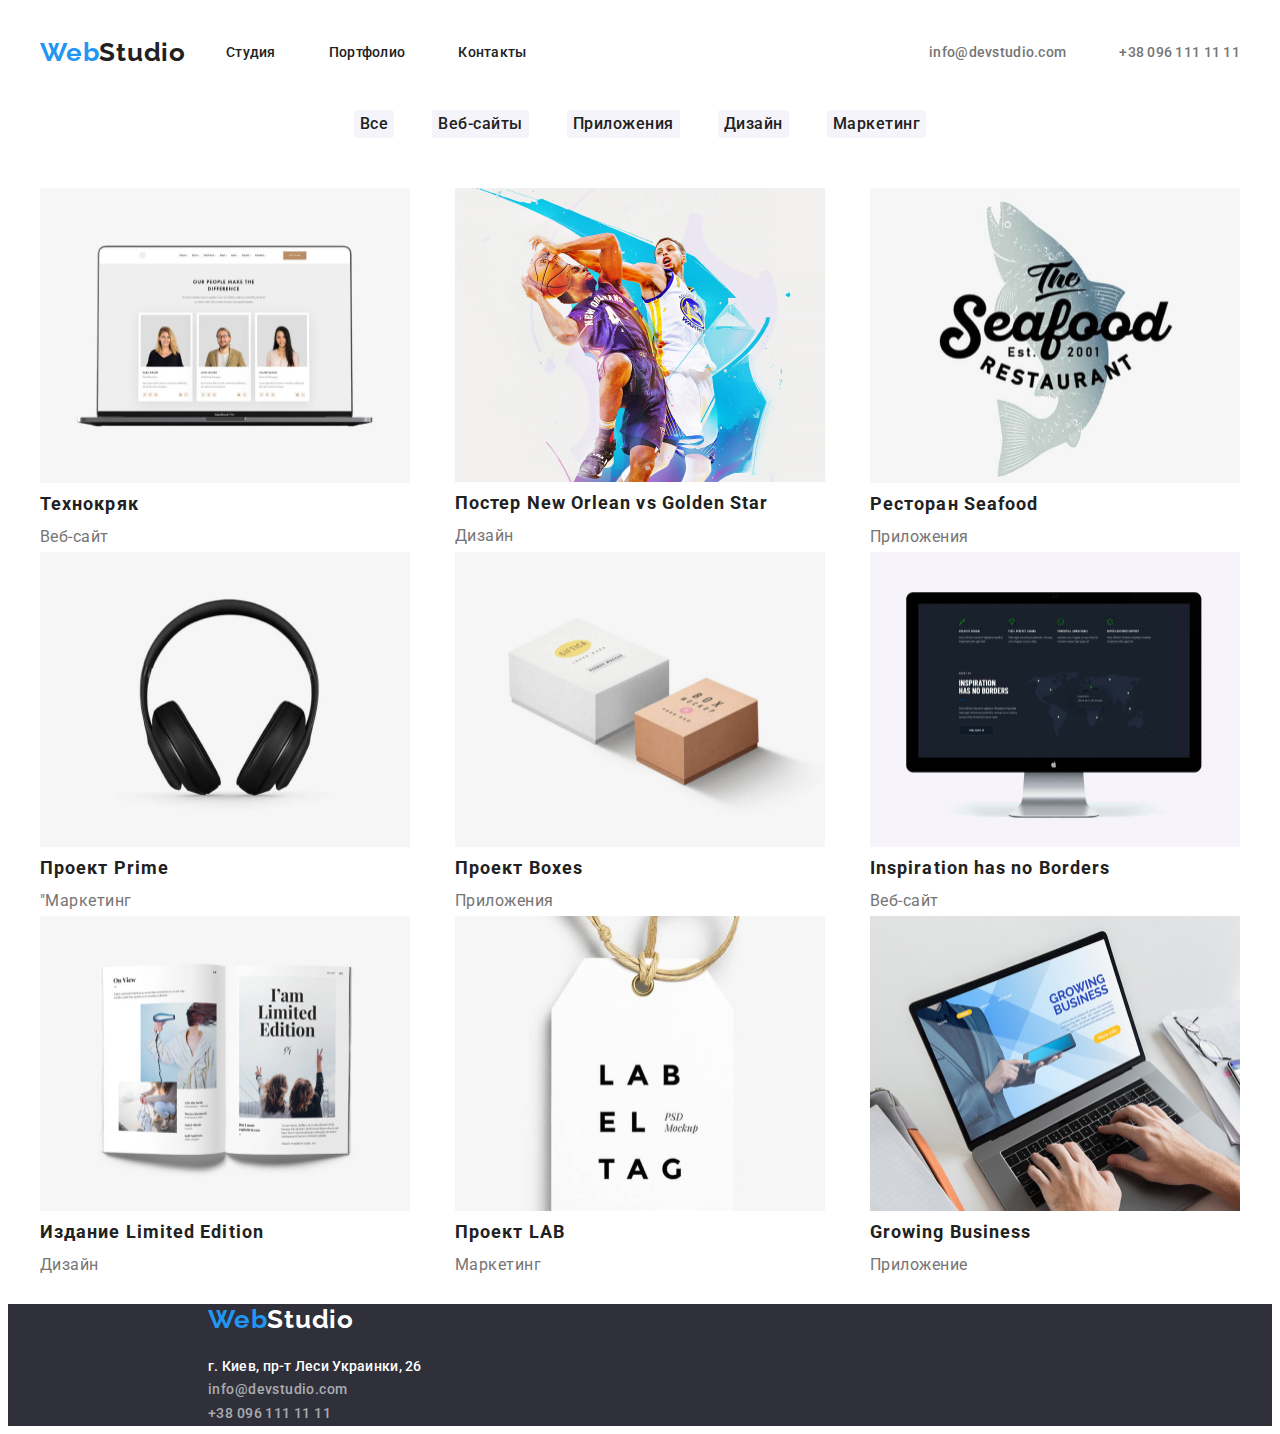
==== portfolio.html @ 8845408b "Initial commit" ====
<!DOCTYPE html>
<html lang="en">
<head>
    <meta charset="UTF-8">
    <meta http-equiv="X-UA-Compatible" content="IE=edge">
    <meta name="viewport" content="width=device-width, initial-scale=1.0">
    <title>Портфолио</title>
    <link rel="stylesheet" href="./css/styles.css">
    <link rel="preconnect" href="https://fonts.googleapis.com">
<link rel="preconnect" href="https://fonts.gstatic.com" crossorigin>
<link href="https://fonts.googleapis.com/css2?family=Raleway:wght@700&family=Roboto:wght@400;500;700;900&display=swap" rel="stylesheet">

</head>
<body>
    <header class="headr-">
        <div class="container">
            <nav class="conteiner-item">
                <a class="headr-logo" href=""><span>Web</span>Studio</a>
                <ul class="list-nav">
                    <li  class="item"><a href="./index.html" class="navigations-list">Студия</a></li>
                    <li class="item"><a href="#" class="navigations-list">Портфолио</a></li>
                    <li class="item"><a href="#" class="navigations-list">Контакты</a></li>
                </ul>
            </nav>
            <ul class="contact-header">
                <li class="item"><a href="mailto:info@devstudio.com" class="contact-link-headr">info@devstudio.com</a></li>
                <li class="item" ><a href="tel:+380961111111" class="contact-link-headr">+38 096 111 11 11</a></li>
            </ul>
    </header>
    <main>
        <section class="struducture">
            <ul class="button-cont">
                <li class="button-control"><button type="button" class="button-control">Все</button></li>
                <li class="button-control"><button type="button" class="button-control">Веб-сайты</button></li>
                <li class="button-control"><button type="button" class="button-control">Приложения</button></li>
                <li class="button-control"><button type="button" class="button-control">Дизайн</button></li>
                <li class="button-control"><button type="button" class="button-control">Маркетинг</button></li>
            </ul>
            <h1></h1>
            <ul class="meta">
                <li class="meta-photo">
                    <div class="photo-list">
                    <img src="./images/im9.jpg"  width="370" height="295" alt="фото Технокряк">
                </div>
                    <h2 class="meta-if">Технокряк</h2>
                    <p class="text">Веб-сайт</p>
                </li>
                <li class="meta-photo">
                    <div class="photo-list">
                    <img src="./images/im10.jpg" width="370" alt="фото Постер New Orlean vs Golden Star">
                </div>
                    <h2 class="meta-if">Постер New Orlean vs Golden Star</h2>
                    <p class="text">Дизайн</p>
                </li>
                <li class="meta-photo">
                    <div class="photo-list">
                    <img src="./images/im11.jpg" width="370" height="295" alt="фото Ресторан Seafood">
                </div>
                    <h2 class="meta-if">Ресторан Seafood</h2>
                    <p class="text">Приложения</p>
                </li>
                <li class="meta-photo">
                    <div class="photo-list">
                    <img src="./images/im12.jpg" width="370" height="295" alt="фото Проект Prime">
                </div>
                    <h2 class="meta-if">Проект Prime</h2>
                    <p class="text">"Маркетинг</p>
                </li>
                <li class="meta-photo">
                    <div class="photo-list">
                    <img src="./images/im13.jpg" width="370" height="295" alt="фото Проект Boxes">
                </div>
                    <h2 class="meta-if">Проект Boxes</h2>
                    <p class="text">Приложения</p>
                </li>
                <li class="meta-photo">
                    <div class="photo-list">
                    <img src="./images/im14.jpg" width="370" height="295" alt="фото сайта Inspiration has no Borders">
                </div>
                    <h2 class="meta-if">Inspiration has no Borders</h2>
                    <p class="text">Веб-сайт</p>
                </li>
                <li class="meta-photo">
                    <div class="photo-list">
                    <img src="./images/im15.jpg" width="370" height="295" alt="фото Издание Limited Edition">
                </div>
                    <h2 class="meta-if">Издание Limited Edition</h2>
                    <p class="text">Дизайн</p>
                </li>
                <li class="meta-photo">
                    <div class="photo-list">
                    <img src="./images/im16.jpg" width="370" height="295" alt="фото Проект LAB">
                </div>
                    <h2 class="meta-if">Проект LAB</h2>
                    <p class="text">Маркетинг</p>
                </li>
                <li class="meta-photo">
                    <div class="photo-list">
                    <img src="./images/im17.jpg" width="370" height="295" alt="фото картинки Growing Business">
                    </div>
                    <h2 class="meta-if">Growing Business</h2>
                    <p class="text">Приложение</p>
                </li>
            </ul>
        </section>
    </main>
    </div>
    <footer class="infomations">
        <section class="footer-informations">
            <div class="logo-footer2">
                <a class="logo-footer" href=""><span>Web</span>Studio</a>
            </div>
            <div class="logo-footer2">
                <address class="add">г. Киев, пр-т Леси Украинки, 26</address>
            </div>
            <ul class="contact">
                <div class="logo-footer3">
                <li><a href="mailto:info@devstudio.com" class="contact-link">info@devstudio.com</a></li>
                </div>
                <div class="logo-footer4">
                <li><a href="tel:+380961111111" class="contact-link">+38 096 111 11 11</a></li>
                </div>
            </ul>
        </section>
    </footer>
    </body>
    </html>
---- css/styles.css ----
:root {
  --akcent-color: #2196f3;
  --second-color: #757575;
  --background: #f5f4fa;
  --white-color: #ffffff;
  --color-text: #212121;
}
body{
    font-family: 'Roboto', sans-serif;
    background-color: var(--white-color);
    color: #212121;
    font-style: normal;
    font-weight: normal;
    font-size: 16px;
    line-height: 1;
    font-weight: 400;

  }
h1,
h2,
h3,
h4,
h5,
h6,
p,
ul{
    margin: 0;
}
.headr-logo{
  font-family: 'Raleway';
  font-style: normal;
  font-weight: bold;
  font-size: 26px;
  line-height: 1.19;
  letter-spacing: 0.03em;
  color: var(--color-text);
  text-decoration: none;
  display: flex;
}
.headr-logo:focus, .headr-logo:hover{
  text-decoration: underline var(--akcent-color);
}
.navigations-list{
  font-size: 14px;
  font-weight: 500;
  line-height: 1.1;
  letter-spacing: 0.02em;
  color: var(--color-text);
  text-decoration: none;

}
.contact-link{
  font-style: normal;
  font-weight: 500;
  text-decoration: none;
  font-size: 14px;
  line-height: 1.7;
  letter-spacing: 0.03em;
  color: rgba(255, 255, 255, 0.6);
}
.button-main:focus,
.button-main:hover,
.button-main{
  color: var(--white-color);
  background: var(--akcent-color);
  font-weight: 700;
  font-size: 16px;
  line-height: 1.8;
  letter-spacing: 0.06em;
  box-shadow: 0px 4px 4px rgba(0, 0, 0, 0.15);
  border-radius: 4px;
  cursor: pointer;
}
.button-control:focus,
.button-control:hover{
color: var(--akcent-color);
cursor: pointer;
}
h2{
font-size: 18px;
line-height: 0.44;
letter-spacing: 0.06em;
}
.texts{
font-size: 14px;
line-height: 2;
letter-spacing: 0.03em;
color: var(--second-color)

}
.text{
line-height: 1.9;
letter-spacing: 0.03em;
color: var(--second-color)
}
.list-photo{
font-size: 16px;
line-height: 1.9;
letter-spacing: 0.03em;
color: var(--second-color)
}
.list-name{
  font-weight: 500;
  font-size: 16px;
  line-height: 1.9;
  letter-spacing: 0.03em;
}
.navigations-list:hover, .contact-link:hover, .navigations-list:focus, .contact-link:focus, .contact-link-headr:focus, .contact-link-headr:hover{
color: var(--akcent-color)
}
li{
  list-style-type:none;
}
.add{
  font-family: 'Roboto';
  font-style: normal;
  font-weight: 500;
  font-size: 14px;
  line-height: 1.7;
  letter-spacing: 0.02em;
color: var(--white-color);
margin-top: 20px;
text-decoration: none;
}
footer{
  background-color: #2F303A;
}
.button-control{
  font-family: 'Roboto';
  font-weight: 500;
  font-size: 16px;
  line-height: 1.6;
  text-align: center;
  letter-spacing: 0.03em;
  color: var(--color-text);
  background-color: var(--background);
  border: none;
  border-radius: 4px;
  cursor: pointer;
}
.work{
font-size: 14px;
font-weight: 700;
font-weight: bold;
font-size: 14px;
line-height: 1.4;
letter-spacing: 0.03em;
text-transform: uppercase;
  
}
.logo-footer{
  font-family: 'Raleway';
  font-style: normal;
  font-weight: bold;
  font-size: 26px;
  line-height: 1.19;
  letter-spacing: 0.03em;
  color:var(--white-color);
  text-decoration: none;
}
.logo-footer span, .headr-logo span{
  color: var(--akcent-color)
}
.list-team{
background-color: var(--background);
font-size: 16px;
font-weight: 500;
line-height: 1.2;
letter-spacing: 0.03em;
}
.color-hero{
  background-color: var(--white-color)
}
.headr-logo, .logo-list{
  cursor: pointer;
}
.work-m{
  font-weight: bold;
  font-size: 36px;
  line-height: 1.16;
  letter-spacing: 0.03em;
  color: var(--color-text)
}
.hero-style{
  font-weight: 900;
  font-size: 44px;
  line-height: 1.36;
  text-align: center;
  letter-spacing: 0.06em;
  text-transform: uppercase;
  color: var(--white-color);
}
.hero{
  background-color: #2F303A;
}
.contact-link-headr{
font-family:'Roboto';
font-style: normal;
font-weight: 500;
font-size: 14px;
line-height: 1.4;
letter-spacing: 0.02em;
color: var(--second-color);
text-decoration: none;
}
.meta-if{
font-weight: bold;
font-size: 18px;
line-height: 2;
letter-spacing: 0.06em;
color: var(--color-text);
}
.container{
  display: flex;
  width: 1200px;
  margin-left: auto;
  margin-right: auto;
  align-items: center;
  margin-top: 37px;
  margin-bottom: 37px;
}
.contact-header{
  display: flex;
  margin-left: auto;
  align-items: center;
  justify-content: space-between;
  padding: 0;
}
.conteiner-item{
  display: flex;
  align-items: center;
}
.list-nav{
display: flex;
align-items: center
}
.contact-header .item:not(:last-child){
  margin-right: 53px;
}
.list-nav .item:not(:last-child){
  margin-right: 53px;
}
.hero{
  display: flex;
  width: 1600px;
  height: 600px;
  margin-left: auto;
  margin-right: auto;
  margin-bottom: 67px;
flex-direction: column;
align-items: center;
justify-content: center;
  
}
.hero-style{
  display: block;
  width: 696px;
}
.button-main{
  display: flex;
  width: 200px;
  height: 50px;
  align-items: center;
  justify-content: center;
  align-items: center;
  margin-top: 45px;
}
.card-set{
  display: flex;
  width: 1170px;
  margin-left: auto;
  margin-right: auto;
  margin-bottom: 82px;
  padding: 0;
  justify-content: space-between;
}
.container-main{
  width: 1200px;
  margin-left: auto;
  margin-right: auto;
  margin-bottom: 94px;
  text-align: center;
}
  .name-main{
    display: flex;
    margin-bottom: 30px;
    text-align: center;
    justify-content: space-around;
}
.work-img{
  display: flex;
  justify-content: space-between;
}
.main-work{
  padding: 0;
}

.list-team{
  width: 1200px;
  margin-left: auto;
  margin-right: auto;
  align-items: flex-start;
}
.list-m{
  padding: 0;
}
  
.list{
  display: flex;
  flex-basis: calc(100%/ 4);
  flex-wrap: wrap;
  padding: 0;
  list-style: none;
  justify-content: space-between;
  text-align: left;}
  
.footer-informations{
  width: 1600px;
  margin-left: auto; 
  margin-right: auto; 
  text-align: left;
}
.logo-footer2, .logo-footer3, .logo-footer4{
  display: flex;
  width: 1200px;
  margin-left: auto; 
  margin-right: auto;
  padding: 0;
}
.contact{
  padding: 0;
}

.struducture{
  max-width: 1200px;
  padding: 5px;
  margin-left: auto;
  margin-right: auto;
  margin-bottom: 18px;
}
.button-cont{
  width: 611px;
  text-align: center;
  margin-left: auto;
  margin-right: auto;
  padding: 0;
}
.button-cont{
width: 611px;
display: flex;
text-align: center;
margin-left: auto;
margin-right: auto;
margin-bottom: 50px;
}
.button-control{
  display: block;
  margin-left: auto;
  margin-right: auto;
}
.meta{
  display: flex;
  flex-basis: calc(100%/ 9);
  flex-wrap: wrap;
  padding: 0;
  list-style: none;
  justify-content: space-between;
  text-align: left;
  align-items: flex-start;
}
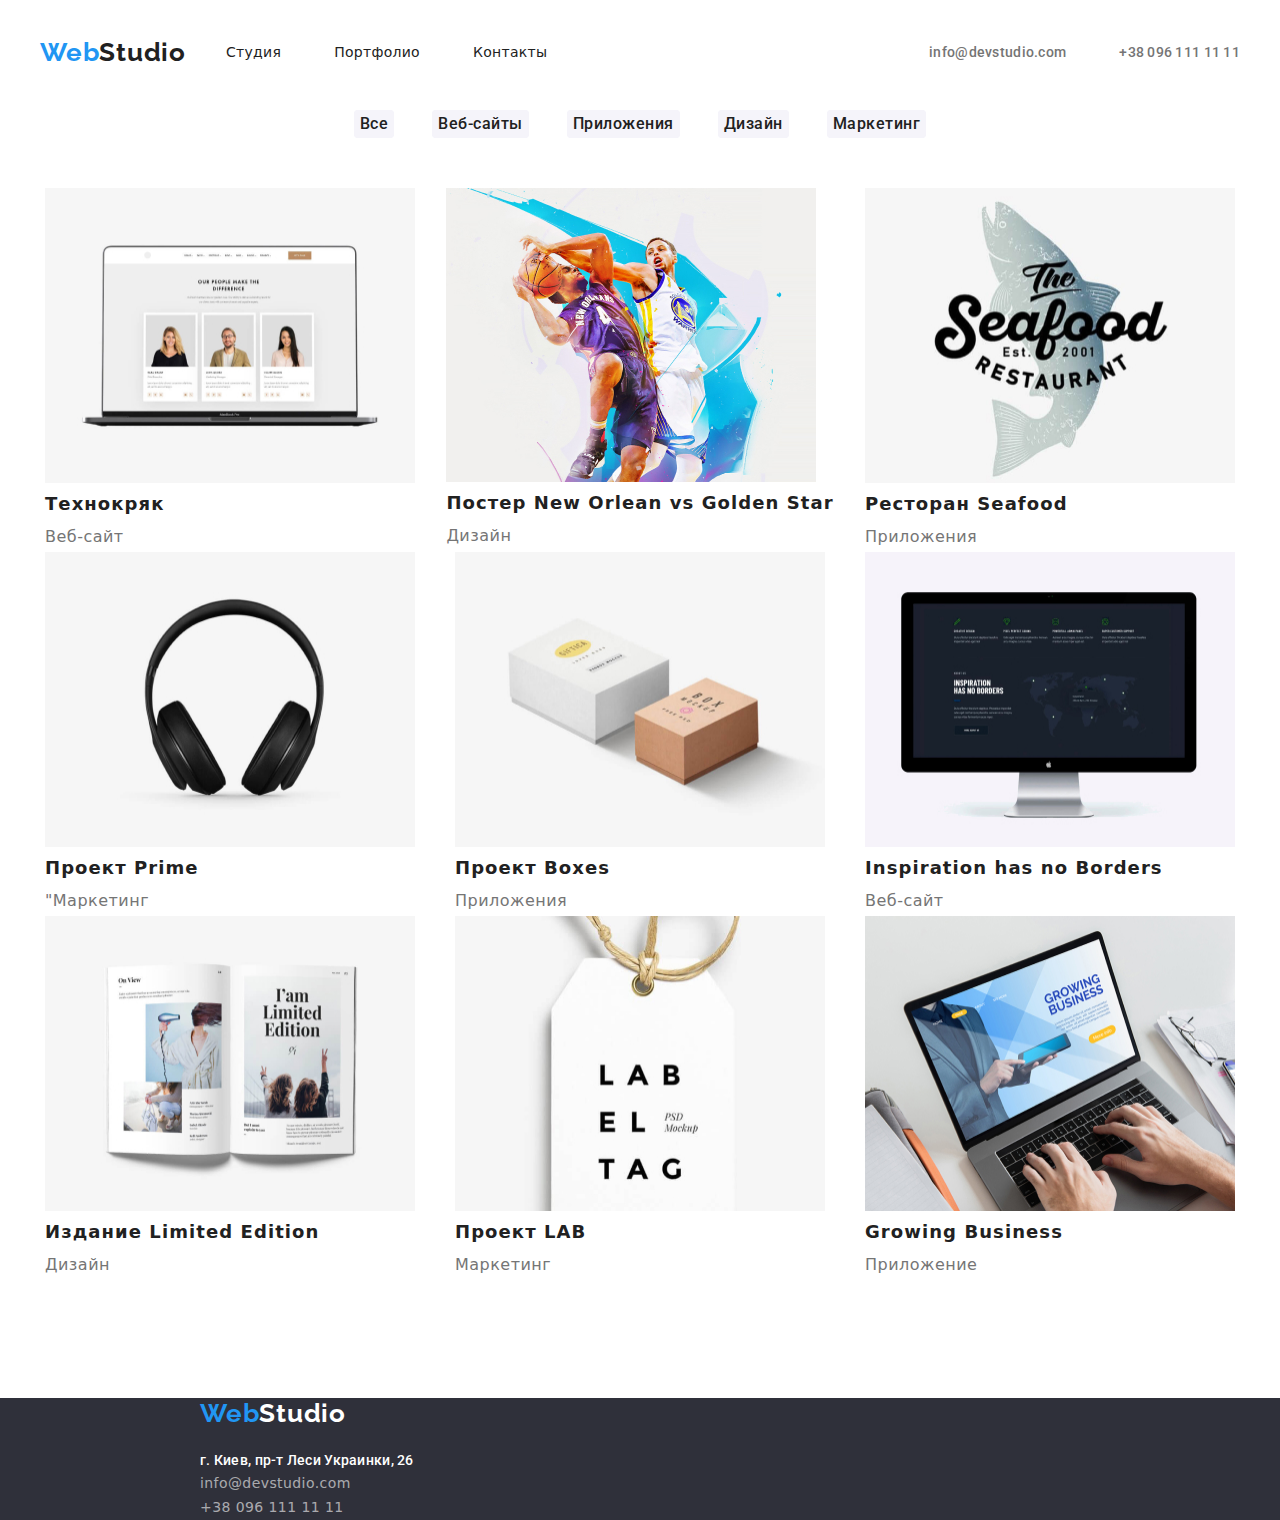
==== commit 430e3192: "Update portfolio.html" ====
--- a/portfolio.html
+++ b/portfolio.html
@@ -9,6 +9,7 @@
     <link rel="preconnect" href="https://fonts.googleapis.com">
 <link rel="preconnect" href="https://fonts.gstatic.com" crossorigin>
 <link href="https://fonts.googleapis.com/css2?family=Raleway:wght@700&family=Roboto:wght@400;500;700;900&display=swap" rel="stylesheet">
+<link rel="stylesheet" href="https://cdn.jsdelivr.net/npm/modern-normalize@1.1.0/modern-normalize.min.css">
 
 </head>
 <body>
--- a/css/styles.css
+++ b/css/styles.css
@@ -301,6 +301,7 @@
   margin-left: auto;
   margin-right: auto;
   align-items: flex-start;
+  margin-bottom: 94px;
 }
 .list-m{
   padding: 0;
@@ -368,4 +369,5 @@
   justify-content: space-between;
   text-align: left;
   align-items: flex-start;
-}
+  margin-bottom: 94px;
+}
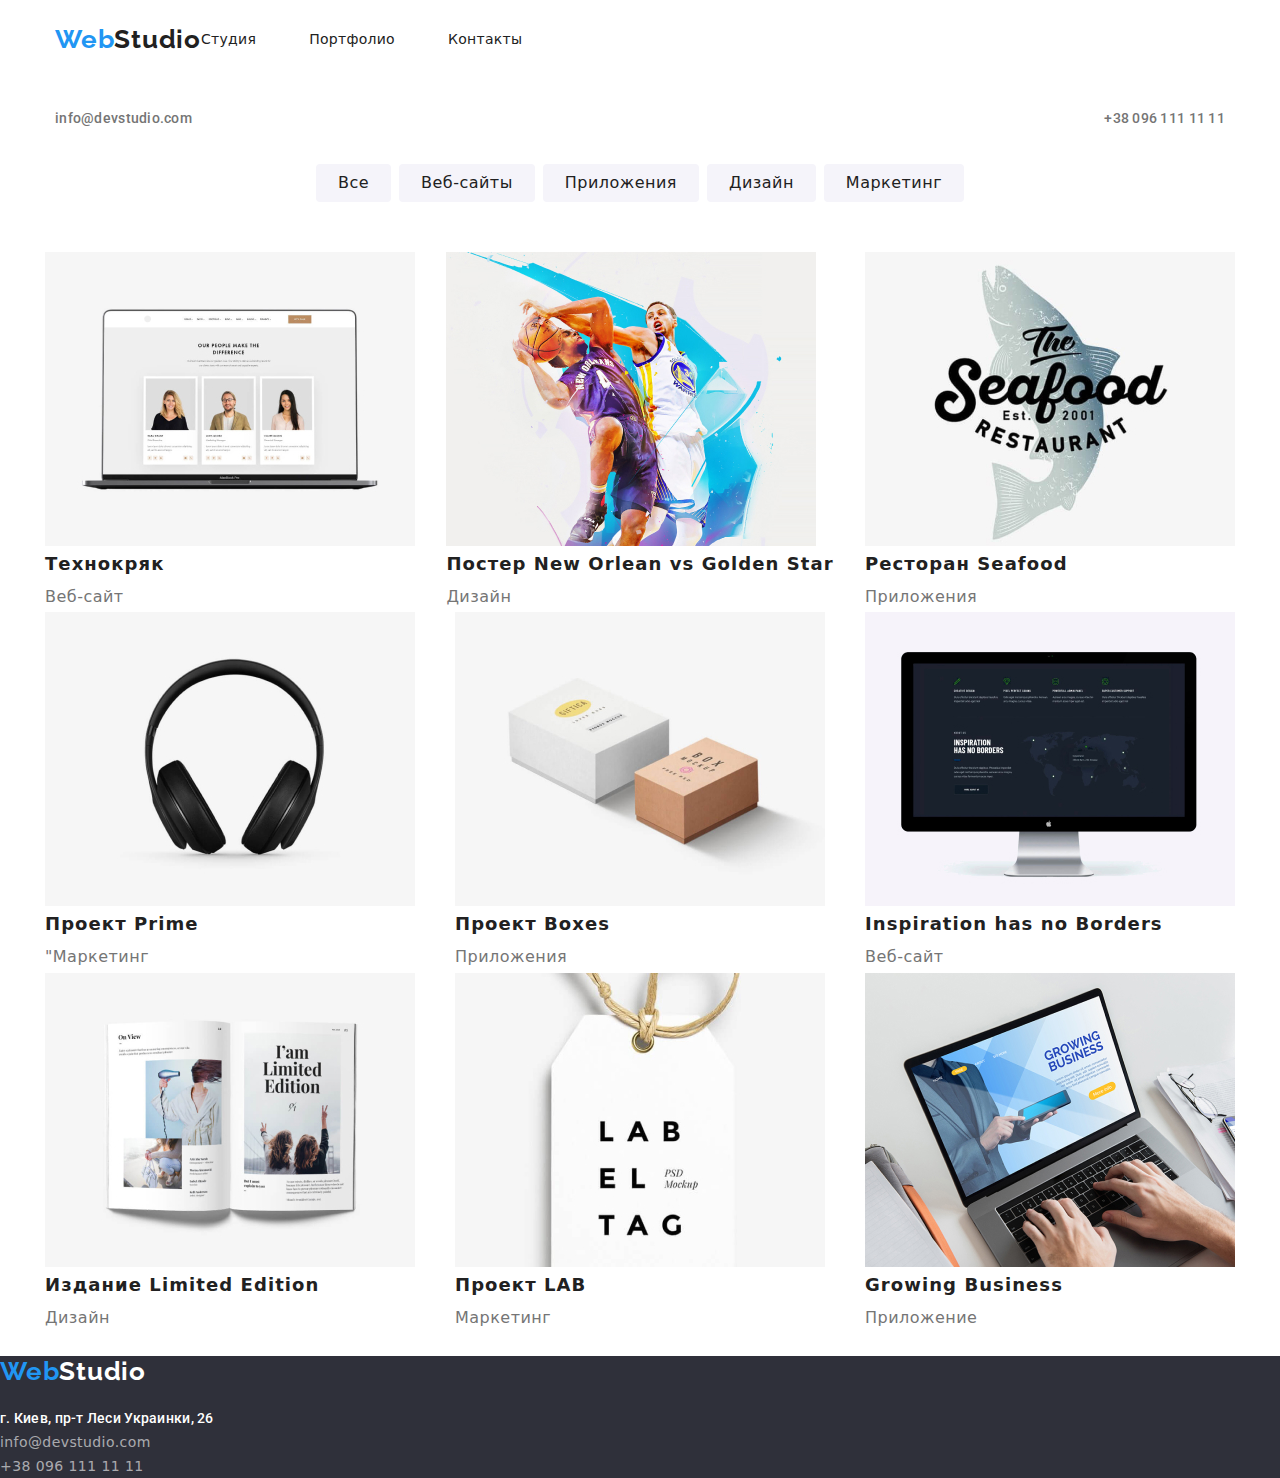
==== commit c7571deb: "help" ====
--- a/portfolio.html
+++ b/portfolio.html
@@ -31,11 +31,11 @@
     <main>
         <section class="struducture">
             <ul class="button-cont">
-                <li class="button-control"><button type="button" class="button-control">Все</button></li>
-                <li class="button-control"><button type="button" class="button-control">Веб-сайты</button></li>
-                <li class="button-control"><button type="button" class="button-control">Приложения</button></li>
-                <li class="button-control"><button type="button" class="button-control">Дизайн</button></li>
-                <li class="button-control"><button type="button" class="button-control">Маркетинг</button></li>
+                <li class="button-control"><button type="button" class="btn-control">Все</button></li>
+                <li class="button-control"><button type="button" class="btn-control">Веб-сайты</button></li>
+                <li class="button-control"><button type="button" class="btn-control">Приложения</button></li>
+                <li class="button-control"><button type="button" class="btn-control">Дизайн</button></li>
+                <li class="button-control"><button type="button" class="btn-control">Маркетинг</button></li>
             </ul>
             <h1></h1>
             <ul class="meta">
--- a/css/styles.css
+++ b/css/styles.css
@@ -1,4 +1,3 @@
-
 :root {
   --akcent-color: #2196f3;
   --second-color: #757575;
@@ -6,29 +5,65 @@
   --white-color: #ffffff;
   --color-text: #212121;
 }
-body{
-    font-family: 'Roboto', sans-serif;
-    background-color: var(--white-color);
-    color: #212121;
-    font-style: normal;
-    font-weight: normal;
-    font-size: 16px;
-    line-height: 1;
-    font-weight: 400;
-
-  }
+body {
+  font-family: "Roboto", sans-serif;
+  background-color: var(--white-color);
+  color: #212121;
+  font-style: normal;
+  font-weight: normal;
+  font-size: 16px;
+  line-height: 1;
+  font-weight: 400;
+}
 h1,
 h2,
 h3,
 h4,
 h5,
 h6,
-p,
-ul{
-    margin: 0;
-}
-.headr-logo{
-  font-family: 'Raleway';
+p {
+  margin: 0;
+}
+
+ul,
+li {
+  padding: 0;
+  margin: 0;
+}
+
+button {
+  cursor: pointer;
+}
+
+img {
+  display: block;
+  max-width: 100%;
+  height: auto;
+}
+
+.outline {
+  outline: 1px red solid;
+}
+
+.bg {
+  background-color: green;
+}
+
+.container {
+  width: 1200px;
+  margin-left: auto;
+  margin-right: auto;
+  padding-left: 15px;
+  padding-right: 15px;
+}
+
+.section {
+  padding-top: 94px;
+  padding-bottom: 94px;
+}
+
+.headr-logo {
+  font-family: "Raleway";
   font-style: normal;
   font-weight: bold;
   font-size: 26px;
@@ -38,19 +73,19 @@
   text-decoration: none;
   display: flex;
 }
-.headr-logo:focus, .headr-logo:hover{
+.headr-logo:focus,
+.headr-logo:hover {
   text-decoration: underline var(--akcent-color);
 }
-.navigations-list{
+.navigations-list {
   font-size: 14px;
   font-weight: 500;
   line-height: 1.1;
   letter-spacing: 0.02em;
   color: var(--color-text);
   text-decoration: none;
-
-}
-.contact-link{
+}
+.contact-link {
   font-style: normal;
   font-weight: 500;
   text-decoration: none;
@@ -59,9 +94,19 @@
   letter-spacing: 0.03em;
   color: rgba(255, 255, 255, 0.6);
 }
-.button-main:focus,
-.button-main:hover,
-.button-main{
+
+.button-main-flex {
+  display: flex;
+  justify-content: center;
+}
+
+.button-main {
+  display: inline-flex;
+  width: 200px;
+  height: 50px;
+  align-items: center;
+  justify-content: center;
+  align-items: center;
   color: var(--white-color);
   background: var(--akcent-color);
   font-weight: 700;
@@ -69,65 +114,80 @@
   line-height: 1.8;
   letter-spacing: 0.06em;
   box-shadow: 0px 4px 4px rgba(0, 0, 0, 0.15);
+  border-color: transparent;
   border-radius: 4px;
   cursor: pointer;
 }
 .button-control:focus,
-.button-control:hover{
-color: var(--akcent-color);
-cursor: pointer;
-}
-h2{
-font-size: 18px;
-line-height: 0.44;
-letter-spacing: 0.06em;
-}
-.texts{
-font-size: 14px;
-line-height: 2;
-letter-spacing: 0.03em;
-color: var(--second-color)
-
-}
-.text{
-line-height: 1.9;
-letter-spacing: 0.03em;
-color: var(--second-color)
-}
-.list-photo{
-font-size: 16px;
-line-height: 1.9;
-letter-spacing: 0.03em;
-color: var(--second-color)
-}
-.list-name{
-  font-weight: 500;
-  font-size: 16px;
+.button-control:hover {
+  color: var(--akcent-color);
+}
+h2 {
+  font-size: 18px;
+  line-height: 0.44;
+  letter-spacing: 0.06em;
+}
+.texts {
+  font-size: 14px;
+  line-height: 2;
+  letter-spacing: 0.03em;
+  color: var(--second-color);
+}
+.text {
   line-height: 1.9;
   letter-spacing: 0.03em;
-}
-.navigations-list:hover, .contact-link:hover, .navigations-list:focus, .contact-link:focus, .contact-link-headr:focus, .contact-link-headr:hover{
-color: var(--akcent-color)
-}
-li{
-  list-style-type:none;
-}
-.add{
-  font-family: 'Roboto';
+  color: var(--second-color);
+}
+.list-photo {
+  font-size: 16px;
+  line-height: 1.9;
+  letter-spacing: 0.03em;
+  color: var(--second-color);
+}
+.list-name {
+  font-weight: 500;
+  font-size: 16px;
+  line-height: 1.9;
+  letter-spacing: 0.03em;
+}
+.navigations-list:hover,
+.contact-link:hover,
+.navigations-list:focus,
+.contact-link:focus,
+.contact-link-headr:focus,
+.contact-link-headr:hover {
+  color: var(--akcent-color);
+}
+li {
+  list-style-type: none;
+}
+.add {
+  font-family: "Roboto";
   font-style: normal;
   font-weight: 500;
   font-size: 14px;
   line-height: 1.7;
   letter-spacing: 0.02em;
-color: var(--white-color);
-margin-top: 20px;
-text-decoration: none;
-}
-footer{
-  background-color: #2F303A;
-}
-.button-control{
-  font-family: 'Roboto';
+  color: var(--white-color);
+  margin-top: 20px;
+  text-decoration: none;
+}
+footer {
+  background-color: #2f303a;
+}
+
+.button-cont {
+  display: flex;
+  justify-content: center;
+  margin-bottom: 50px;
+}
+
+.button-control:not(:last-child) {
+  margin-right: 8px;
+}
+
+.btn-control {
+  padding: 6px 22px;
   font-weight: 500;
   font-size: 16px;
   line-height: 1.6;
@@ -139,50 +199,60 @@
   border-radius: 4px;
   cursor: pointer;
 }
-.work{
-font-size: 14px;
-font-weight: 700;
-font-weight: bold;
-font-size: 14px;
-line-height: 1.4;
-letter-spacing: 0.03em;
-text-transform: uppercase;
-  
-}
-.logo-footer{
-  font-family: 'Raleway';
+
+.container-main.section {
+  padding-top: 0;
+}
+
+.work {
+  font-size: 14px;
+  font-weight: 700;
+  font-weight: bold;
+  font-size: 14px;
+  line-height: 1.4;
+  letter-spacing: 0.03em;
+  text-transform: uppercase;
+}
+.logo-footer {
+  font-family: "Raleway";
   font-style: normal;
   font-weight: bold;
   font-size: 26px;
   line-height: 1.19;
   letter-spacing: 0.03em;
-  color:var(--white-color);
-  text-decoration: none;
-}
-.logo-footer span, .headr-logo span{
-  color: var(--akcent-color)
-}
-.list-team{
-background-color: var(--background);
-font-size: 16px;
-font-weight: 500;
-line-height: 1.2;
-letter-spacing: 0.03em;
-}
-.color-hero{
-  background-color: var(--white-color)
-}
-.headr-logo, .logo-list{
+  color: var(--white-color);
+  text-decoration: none;
+}
+.logo-footer span,
+.headr-logo span {
+  color: var(--akcent-color);
+}
+.list-team {
+  background-color: var(--background);
+  font-size: 16px;
+  font-weight: 500;
+  line-height: 1.2;
+  letter-spacing: 0.03em;
+}
+.color-hero {
+  background-color: var(--white-color);
+}
+.headr-logo,
+.logo-list {
   cursor: pointer;
 }
-.work-m{
+.work-m {
   font-weight: bold;
   font-size: 36px;
   line-height: 1.16;
   letter-spacing: 0.03em;
-  color: var(--color-text)
-}
-.hero-style{
+  color: var(--color-text);
+}
+.hero-style {
+  max-width: 696px;
+  margin-left: auto;
+  margin-right: auto;
+  margin-bottom: 30px;
   font-weight: 900;
   font-size: 44px;
   line-height: 1.36;
@@ -191,183 +261,126 @@
   text-transform: uppercase;
   color: var(--white-color);
 }
-.hero{
-  background-color: #2F303A;
-}
-.contact-link-headr{
-font-family:'Roboto';
-font-style: normal;
-font-weight: 500;
-font-size: 14px;
-line-height: 1.4;
-letter-spacing: 0.02em;
-color: var(--second-color);
-text-decoration: none;
-}
-.meta-if{
-font-weight: bold;
-font-size: 18px;
-line-height: 2;
-letter-spacing: 0.06em;
-color: var(--color-text);
-}
-.container{
-  display: flex;
-  width: 1200px;
-  margin-left: auto;
-  margin-right: auto;
-  align-items: center;
-  margin-top: 37px;
-  margin-bottom: 37px;
-}
-.contact-header{
-  display: flex;
-  margin-left: auto;
-  align-items: center;
-  justify-content: space-between;
-  padding: 0;
-}
-.conteiner-item{
-  display: flex;
-  align-items: center;
-}
-.list-nav{
-display: flex;
-align-items: center
-}
-.contact-header .item:not(:last-child){
+
+.contact-link-headr {
+  font-family: "Roboto";
+  font-style: normal;
+  font-weight: 500;
+  font-size: 14px;
+  line-height: 1.14;
+  letter-spacing: 0.02em;
+  color: var(--second-color);
+  text-decoration: none;
+}
+.meta-if {
+  font-weight: bold;
+  font-size: 18px;
+  line-height: 2;
+  letter-spacing: 0.06em;
+  color: var(--color-text);
+}
+
+.header-flex-container {
+  display: flex;
+  align-items: center;
+}
+
+.navigations-list,
+.contact-link-headr {
+  display: inline-block;
+  padding: 32px 0;
+}
+
+.contact-header {
+  display: flex;
+  margin-left: auto;
+  align-items: center;
+  justify-content: space-between;
+  padding: 0;
+}
+.conteiner-item {
+  display: flex;
+  align-items: center;
+}
+.list-nav {
+  display: flex;
+  align-items: center;
+}
+.contact-header .item:not(:last-child) {
   margin-right: 53px;
 }
-.list-nav .item:not(:last-child){
+.list-nav .item:not(:last-child) {
   margin-right: 53px;
 }
-.hero{
-  display: flex;
-  width: 1600px;
+.hero {
+  padding: 200px 0;
   height: 600px;
-  margin-left: auto;
-  margin-right: auto;
-  margin-bottom: 67px;
-flex-direction: column;
-align-items: center;
-justify-content: center;
-  
-}
-.hero-style{
+  background-color: #2f303a;
+}
+.hero-style {
   display: block;
   width: 696px;
 }
-.button-main{
-  display: flex;
-  width: 200px;
-  height: 50px;
-  align-items: center;
-  justify-content: center;
-  align-items: center;
-  margin-top: 45px;
-}
-.card-set{
-  display: flex;
-  width: 1170px;
+
+.card-set {
+  display: flex;
+  justify-content: space-between;
+}
+
+.name-main {
+  display: flex;
+  margin-bottom: 30px;
+  text-align: center;
+  justify-content: space-around;
+}
+.work-img {
+  display: flex;
+  justify-content: space-between;
+}
+.main-work {
+  padding: 0;
+}
+
+.list-m {
+  padding: 0;
+}
+
+.list {
+  display: flex;
+  flex-basis: calc(100% / 4);
+  flex-wrap: wrap;
+  padding: 0;
+  list-style: none;
+  justify-content: space-between;
+  text-align: center;
+}
+
+.footer-informations {
+  width: 1600px;
   margin-left: auto;
   margin-right: auto;
-  margin-bottom: 82px;
-  padding: 0;
-  justify-content: space-between;
-}
-.container-main{
-  width: 1200px;
-  margin-left: auto;
-  margin-right: auto;
-  margin-bottom: 94px;
-  text-align: center;
-}
-  .name-main{
-    display: flex;
-    margin-bottom: 30px;
-    text-align: center;
-    justify-content: space-around;
-}
-.work-img{
-  display: flex;
-  justify-content: space-between;
-}
-.main-work{
-  padding: 0;
-}
-
-.list-team{
-  width: 1200px;
-  margin-left: auto;
-  margin-right: auto;
-  align-items: flex-start;
-  margin-bottom: 94px;
-}
-.list-m{
-  padding: 0;
-}
-  
-.list{
-  display: flex;
-  flex-basis: calc(100%/ 4);
-  flex-wrap: wrap;
-  padding: 0;
-  list-style: none;
-  justify-content: space-between;
-  text-align: left;}
-  
-.footer-informations{
-  width: 1600px;
-  margin-left: auto; 
-  margin-right: auto; 
   text-align: left;
 }
-.logo-footer2, .logo-footer3, .logo-footer4{
-  display: flex;
-  width: 1200px;
-  margin-left: auto; 
-  margin-right: auto;
-  padding: 0;
-}
-.contact{
-  padding: 0;
-}
-
-.struducture{
+
+.contact {
+  padding: 0;
+}
+
+.struducture {
   max-width: 1200px;
   padding: 5px;
   margin-left: auto;
   margin-right: auto;
   margin-bottom: 18px;
 }
-.button-cont{
-  width: 611px;
-  text-align: center;
-  margin-left: auto;
-  margin-right: auto;
-  padding: 0;
-}
-.button-cont{
-width: 611px;
-display: flex;
-text-align: center;
-margin-left: auto;
-margin-right: auto;
-margin-bottom: 50px;
-}
-.button-control{
-  display: block;
-  margin-left: auto;
-  margin-right: auto;
-}
-.meta{
-  display: flex;
-  flex-basis: calc(100%/ 9);
+
+.meta {
+  display: flex;
+  flex-basis: calc(100% / 9);
   flex-wrap: wrap;
   padding: 0;
   list-style: none;
   justify-content: space-between;
   text-align: left;
   align-items: flex-start;
-  margin-bottom: 94px;
-}
+}
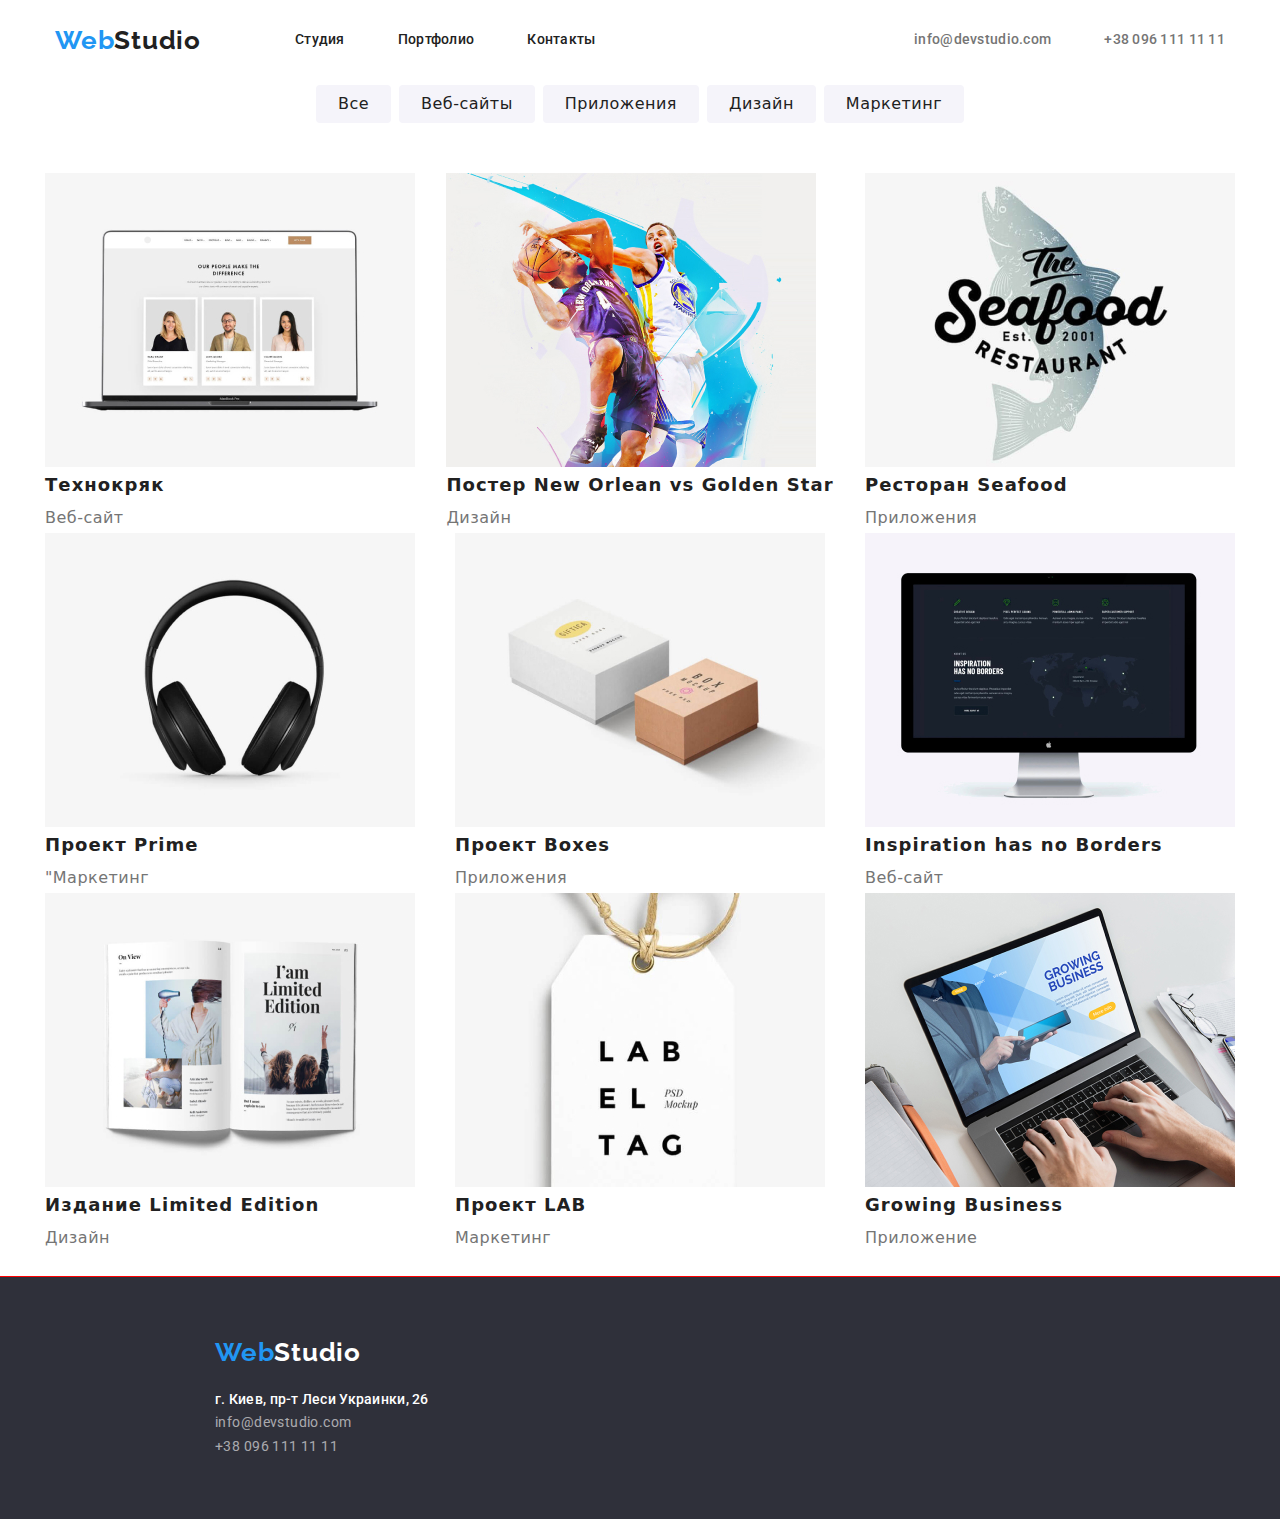
==== commit d70c5d7d: "ы" ====
--- a/portfolio.html
+++ b/portfolio.html
@@ -13,20 +13,27 @@
 
 </head>
 <body>
-    <header class="headr-">
-        <div class="container">
+    <header class="header">
+        <div class="container header-flex-container">
             <nav class="conteiner-item">
                 <a class="headr-logo" href=""><span>Web</span>Studio</a>
                 <ul class="list-nav">
-                    <li  class="item"><a href="./index.html" class="navigations-list">Студия</a></li>
-                    <li class="item"><a href="#" class="navigations-list">Портфолио</a></li>
-                    <li class="item"><a href="#" class="navigations-list">Контакты</a></li>
+                    <li  class="item">
+                        <a href="./index.html" class="navigations-list">Студия</a>
+                    </li>
+                    <li class="item">
+                        <a href="#" class="navigations-list">Портфолио</a>
+                    </li>
+                    <li class="item">
+                        <a href="#" class="navigations-list">Контакты</a>
+                    </li>
                 </ul>
-            </nav>
+            </nav>               
             <ul class="contact-header">
                 <li class="item"><a href="mailto:info@devstudio.com" class="contact-link-headr">info@devstudio.com</a></li>
                 <li class="item" ><a href="tel:+380961111111" class="contact-link-headr">+38 096 111 11 11</a></li>
             </ul>
+        </div>
     </header>
     <main>
         <section class="struducture">
@@ -106,22 +113,25 @@
         </section>
     </main>
     </div>
-    <footer class="infomations">
+    <footer class="informations outline">
         <section class="footer-informations">
-            <div class="logo-footer2">
-                <a class="logo-footer" href=""><span>Web</span>Studio</a>
+            <div class="container">
+                <div class="logo-footer2">
+                    <a class="logo-footer" href=""><span>Web</span>Studio</a>
+                </div>
+                <div class="logo-footer2">
+                    <address class="add">г. Киев, пр-т Леси Украинки, 26</address>
+                </div>
+                <ul class="contact">
+                    <div class="logo-footer3">
+                        <li><a href="mailto:info@devstudio.com" class="contact-link">info@devstudio.com</a></li>
+                    </div>
+                    <div class="logo-footer4">
+                        <li><a href="tel:+380961111111" class="contact-link">+38 096 111 11 11</a></li>
+                    </div>
+                </ul>
             </div>
-            <div class="logo-footer2">
-                <address class="add">г. Киев, пр-т Леси Украинки, 26</address>
-            </div>
-            <ul class="contact">
-                <div class="logo-footer3">
-                <li><a href="mailto:info@devstudio.com" class="contact-link">info@devstudio.com</a></li>
-                </div>
-                <div class="logo-footer4">
-                <li><a href="tel:+380961111111" class="contact-link">+38 096 111 11 11</a></li>
-                </div>
-            </ul>
+            
         </section>
     </footer>
     </body>
--- a/css/styles.css
+++ b/css/styles.css
@@ -4,6 +4,7 @@
   --background: #f5f4fa;
   --white-color: #ffffff;
   --color-text: #212121;
+  --accent-btn-color: #188ce8;
 }
 body {
   font-family: "Roboto", sans-serif;
@@ -34,7 +35,10 @@
 button {
   cursor: pointer;
 }
-
+.button:hover,
+.button:focus {
+  background-color: var(--accent-btn-color);
+}
 img {
   display: block;
   max-width: 100%;
@@ -72,26 +76,34 @@
   color: var(--color-text);
   text-decoration: none;
   display: flex;
+  margin-right: 94px;
 }
 .headr-logo:focus,
 .headr-logo:hover {
   text-decoration: underline var(--akcent-color);
 }
 .navigations-list {
-  font-size: 14px;
-  font-weight: 500;
-  line-height: 1.1;
-  letter-spacing: 0.02em;
+  font-family: 'Roboto';
+font-size: 14px;
+font-style: normal;
+font-weight: 500;
+line-height: 1.14;
+letter-spacing: 0.02em;
+text-align: left;
+
   color: var(--color-text);
   text-decoration: none;
 }
 .contact-link {
-  font-style: normal;
-  font-weight: 500;
-  text-decoration: none;
-  font-size: 14px;
-  line-height: 1.7;
-  letter-spacing: 0.03em;
+text-decoration: none;
+font-family: 'Roboto';
+font-size: 14px;
+font-style: normal;
+font-weight: 400;
+line-height: 1.7;
+letter-spacing: 0.03em;
+text-align: left;
+
   color: rgba(255, 255, 255, 0.6);
 }
 
@@ -128,9 +140,14 @@
   letter-spacing: 0.06em;
 }
 .texts {
-  font-size: 14px;
-  line-height: 2;
-  letter-spacing: 0.03em;
+font-family: 'Roboto';
+font-size: 14px;
+font-style: normal;
+font-weight: 400;
+line-height: 1.71;
+letter-spacing: 0.03em;
+text-align: left;
+
   color: var(--second-color);
 }
 .text {
@@ -199,6 +216,10 @@
   border-radius: 4px;
   cursor: pointer;
 }
+.btn-control:hover{
+color: var(--akcent-color)
+
+}
 
 .container-main.section {
   padding-top: 0;
@@ -212,6 +233,7 @@
   line-height: 1.4;
   letter-spacing: 0.03em;
   text-transform: uppercase;
+  margin-bottom: 10px;
 }
 .logo-footer {
   font-family: "Raleway";
@@ -253,11 +275,13 @@
   margin-left: auto;
   margin-right: auto;
   margin-bottom: 30px;
+  font-family: "Roboto";
+  font-size: 44px;
+  font-style: normal;
   font-weight: 900;
-  font-size: 44px;
-  line-height: 1.36;
+  line-height: 1.4;
+  letter-spacing: 0.06em;
   text-align: center;
-  letter-spacing: 0.06em;
   text-transform: uppercase;
   color: var(--white-color);
 }
@@ -301,6 +325,7 @@
 .conteiner-item {
   display: flex;
   align-items: center;
+  
 }
 .list-nav {
   display: flex;
@@ -317,11 +342,6 @@
   height: 600px;
   background-color: #2f303a;
 }
-.hero-style {
-  display: block;
-  width: 696px;
-}
-
 .card-set {
   display: flex;
   justify-content: space-between;
@@ -360,6 +380,8 @@
   margin-left: auto;
   margin-right: auto;
   text-align: left;
+  padding-top: 60px;
+  padding-bottom: 60px;
 }
 
 .contact {
@@ -384,3 +406,8 @@
   text-align: left;
   align-items: flex-start;
 }
+.list-teams{
+  box-shadow: 0px 1px 3px rgba(0, 0, 0, 0.12), 0px 1px 1px rgba(0, 0, 0, 0.14),
+    0px 2px 1px rgba(0, 0, 0, 0.2);
+  border-radius: 0px 0px 4px 4px;
+}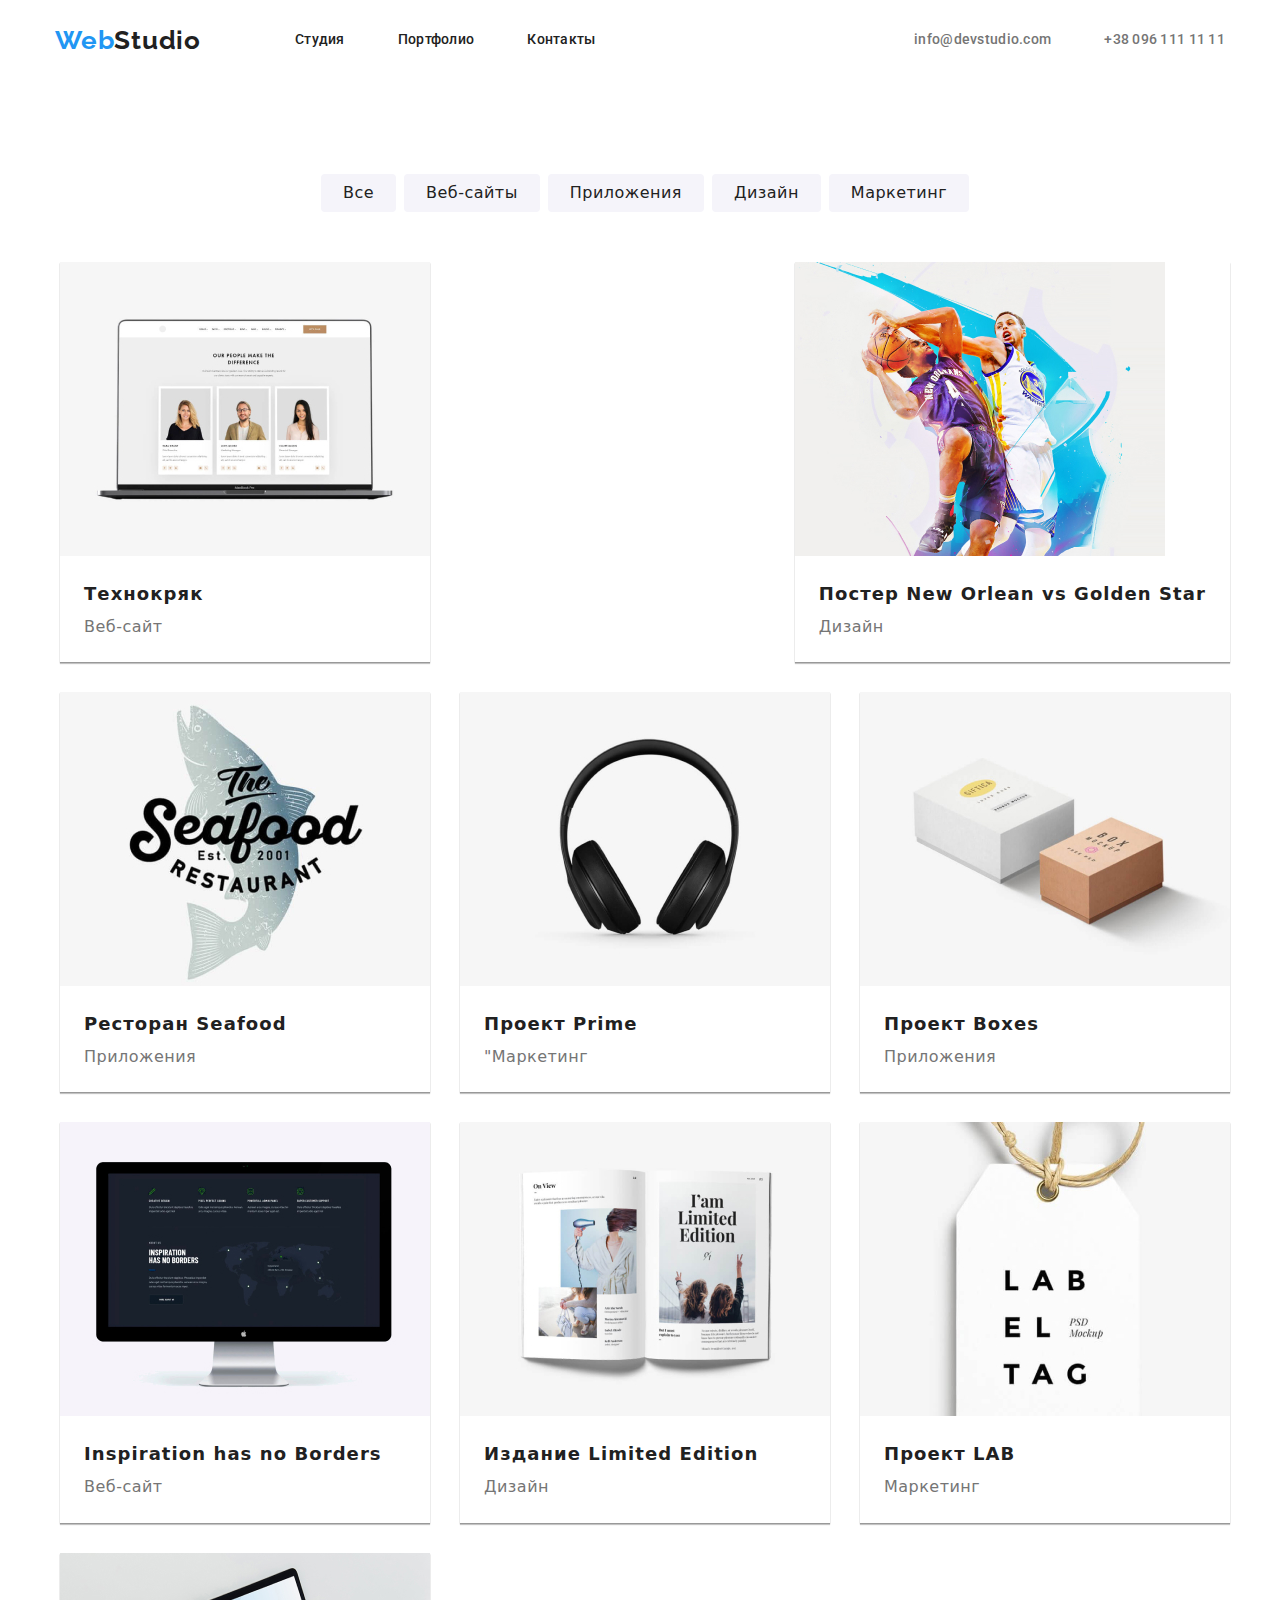
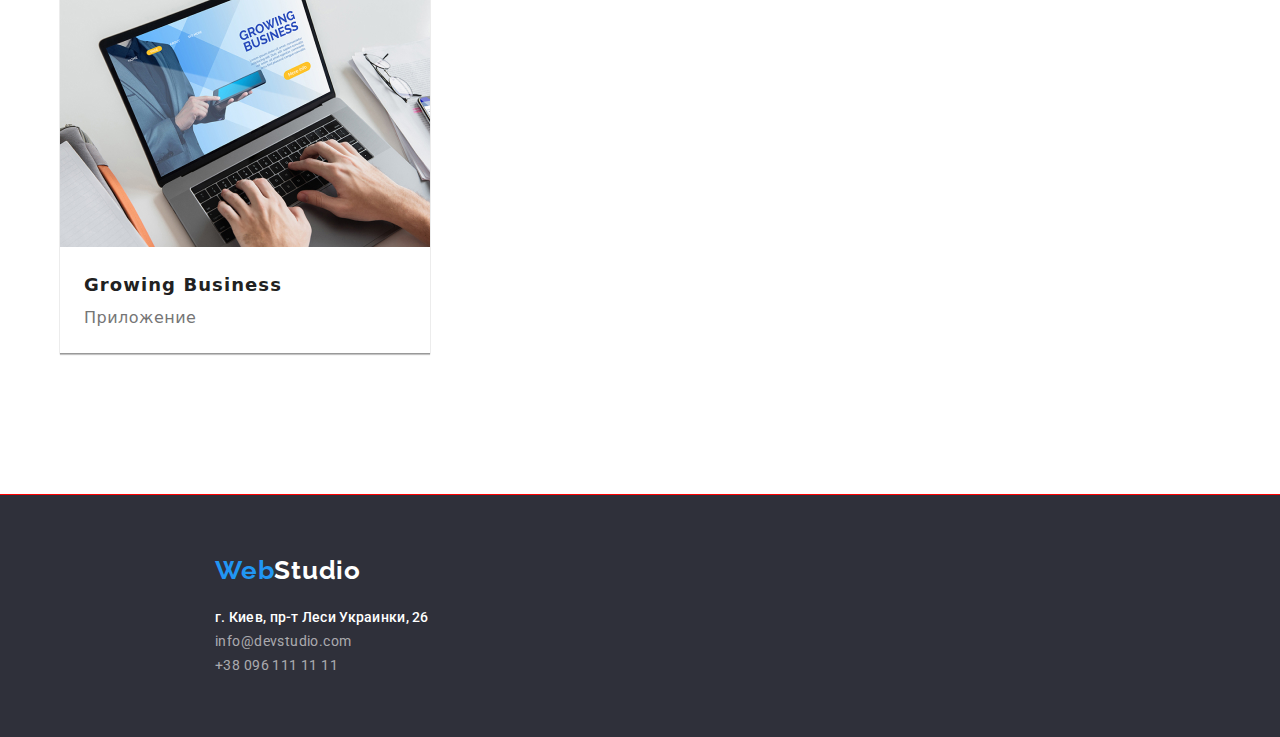
==== commit 0c92b8e7: "ы" ====
--- a/portfolio.html
+++ b/portfolio.html
@@ -37,6 +37,7 @@
     </header>
     <main>
         <section class="struducture">
+        <div class="container">
             <ul class="button-cont">
                 <li class="button-control"><button type="button" class="btn-control">Все</button></li>
                 <li class="button-control"><button type="button" class="btn-control">Веб-сайты</button></li>
@@ -49,67 +50,74 @@
                 <li class="meta-photo">
                     <div class="photo-list">
                     <img src="./images/im9.jpg"  width="370" height="295" alt="фото Технокряк">
-                </div>
+                    <div class="project-text">
                     <h2 class="meta-if">Технокряк</h2>
                     <p class="text">Веб-сайт</p>
+                    </div>
                 </li>
                 <li class="meta-photo">
                     <div class="photo-list">
                     <img src="./images/im10.jpg" width="370" alt="фото Постер New Orlean vs Golden Star">
-                </div>
+                    <div class="project-text">
                     <h2 class="meta-if">Постер New Orlean vs Golden Star</h2>
                     <p class="text">Дизайн</p>
+                    </div>
                 </li>
                 <li class="meta-photo">
                     <div class="photo-list">
                     <img src="./images/im11.jpg" width="370" height="295" alt="фото Ресторан Seafood">
-                </div>
+                    <div class="project-text">
                     <h2 class="meta-if">Ресторан Seafood</h2>
                     <p class="text">Приложения</p>
+                    </div>
                 </li>
                 <li class="meta-photo">
                     <div class="photo-list">
                     <img src="./images/im12.jpg" width="370" height="295" alt="фото Проект Prime">
-                </div>
+                    <div class="project-text">
                     <h2 class="meta-if">Проект Prime</h2>
                     <p class="text">"Маркетинг</p>
+                    </div>
                 </li>
                 <li class="meta-photo">
                     <div class="photo-list">
                     <img src="./images/im13.jpg" width="370" height="295" alt="фото Проект Boxes">
-                </div>
+                    <div class="project-text">
                     <h2 class="meta-if">Проект Boxes</h2>
                     <p class="text">Приложения</p>
                 </li>
                 <li class="meta-photo">
                     <div class="photo-list">
                     <img src="./images/im14.jpg" width="370" height="295" alt="фото сайта Inspiration has no Borders">
-                </div>
+                    <div class="project-text">
                     <h2 class="meta-if">Inspiration has no Borders</h2>
                     <p class="text">Веб-сайт</p>
                 </li>
                 <li class="meta-photo">
                     <div class="photo-list">
                     <img src="./images/im15.jpg" width="370" height="295" alt="фото Издание Limited Edition">
-                </div>
+                    <div class="project-text">
                     <h2 class="meta-if">Издание Limited Edition</h2>
                     <p class="text">Дизайн</p>
                 </li>
                 <li class="meta-photo">
                     <div class="photo-list">
                     <img src="./images/im16.jpg" width="370" height="295" alt="фото Проект LAB">
-                </div>
+                    <div class="project-text">
                     <h2 class="meta-if">Проект LAB</h2>
                     <p class="text">Маркетинг</p>
+                    </div>
                 </li>
                 <li class="meta-photo">
                     <div class="photo-list">
                     <img src="./images/im17.jpg" width="370" height="295" alt="фото картинки Growing Business">
-                    </div>
+                    <div class="project-text">
                     <h2 class="meta-if">Growing Business</h2>
                     <p class="text">Приложение</p>
+                    </div>
                 </li>
             </ul>
+        </div>
         </section>
     </main>
     </div>
--- a/css/styles.css
+++ b/css/styles.css
@@ -216,11 +216,13 @@
   border-radius: 4px;
   cursor: pointer;
 }
-.btn-control:hover{
-color: var(--akcent-color)
-
-}
-
+.btn-control:hover,
+.btn-control:focus{
+color: var(--white-color);
+background-color: var(--akcent-color);
+box-shadow: 0px 3px 1px rgba(0, 0, 0, 0.1), 0px 1px 2px rgba(0, 0, 0, 0.08),
+0px 2px 2px rgba(0, 0, 0, 0.12);
+}
 .container-main.section {
   padding-top: 0;
 }
@@ -405,9 +407,23 @@
   justify-content: space-between;
   text-align: left;
   align-items: flex-start;
+  cursor: pointer;
 }
 .list-teams{
   box-shadow: 0px 1px 3px rgba(0, 0, 0, 0.12), 0px 1px 1px rgba(0, 0, 0, 0.14),
     0px 2px 1px rgba(0, 0, 0, 0.2);
   border-radius: 0px 0px 4px 4px;
-}+}
+.struducture{
+  padding-top: 94px;
+  padding-bottom: 94px;
+}
+.project-text{
+  padding: 20px 24px;
+}
+.meta-photo{
+  margin-bottom: 30px;
+  box-shadow: 0px 1px 1px rgba(0, 0, 0, 0.12), 0px 1px 1px rgba(0, 0, 0, 0.14),
+  0px 2px 1px rgba(0, 0, 0, 0.2);
+border-radius: 0px 0px 0px 0px;
+}
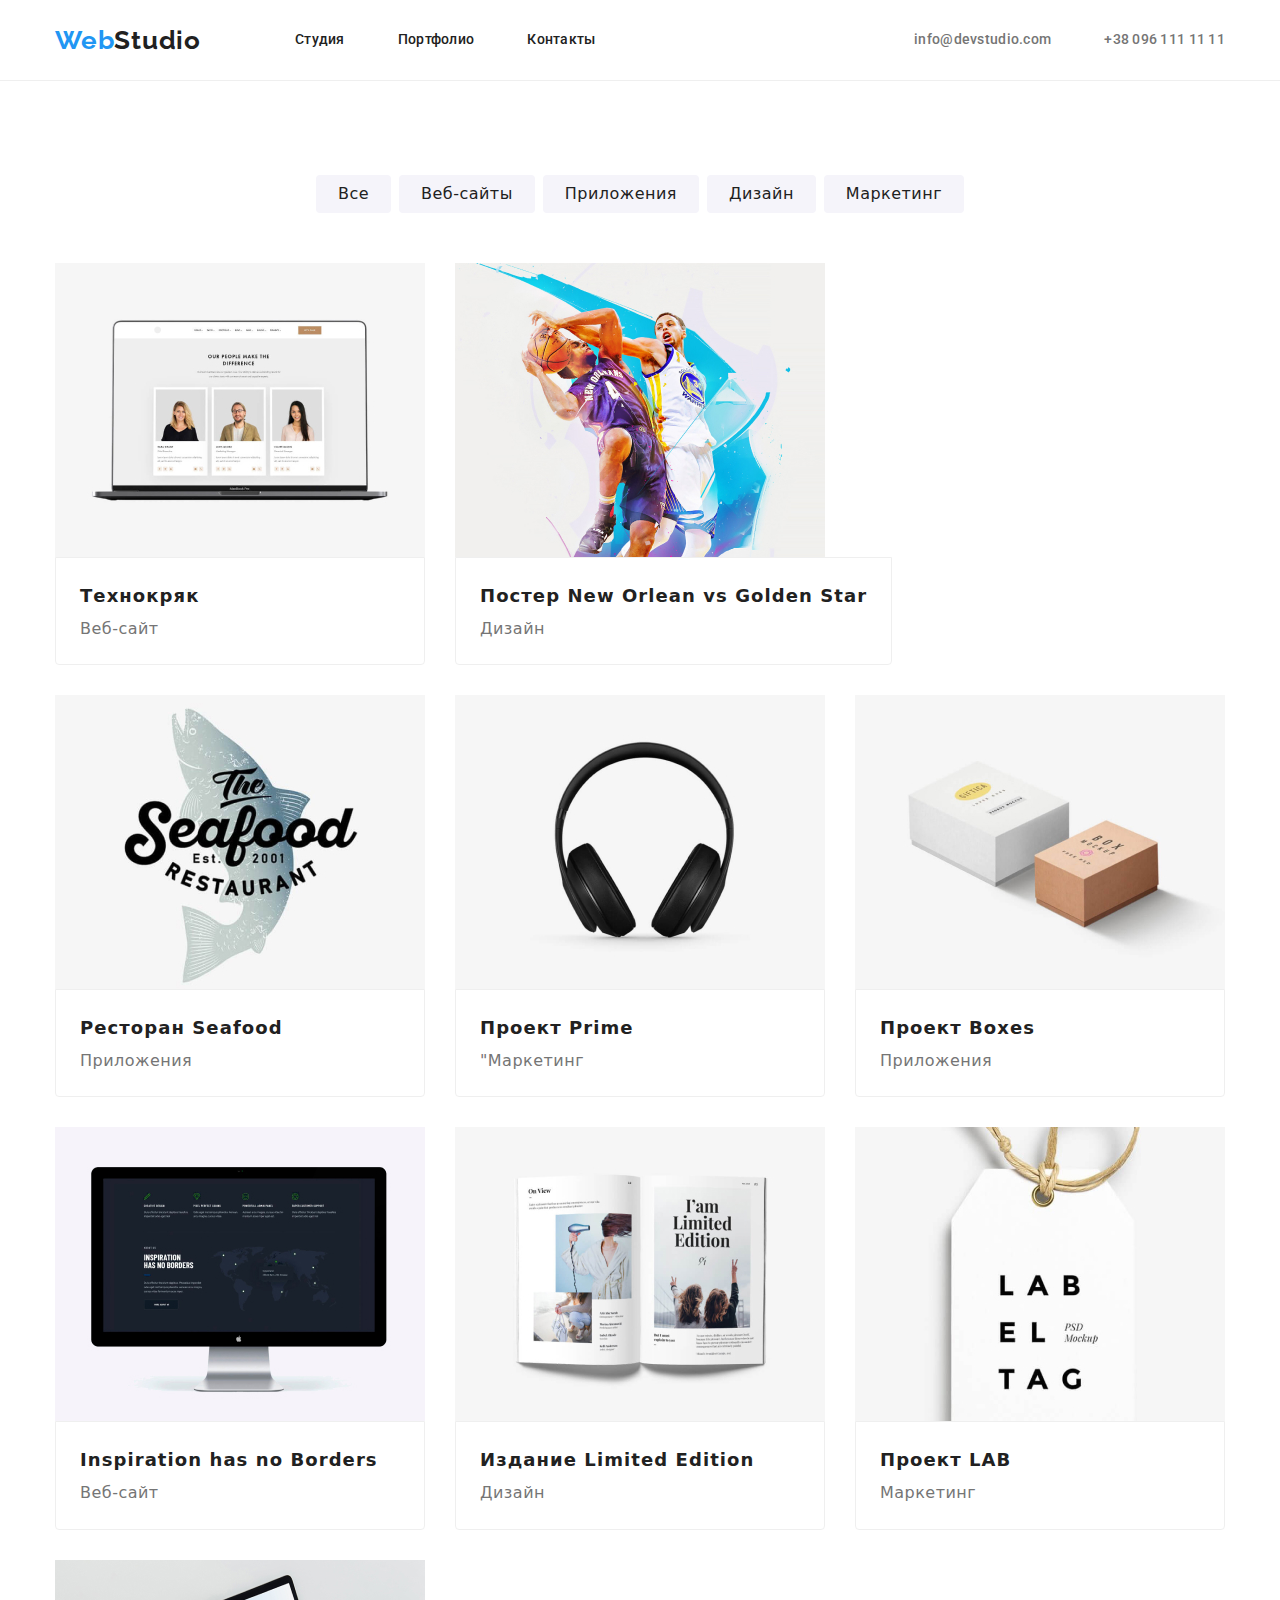
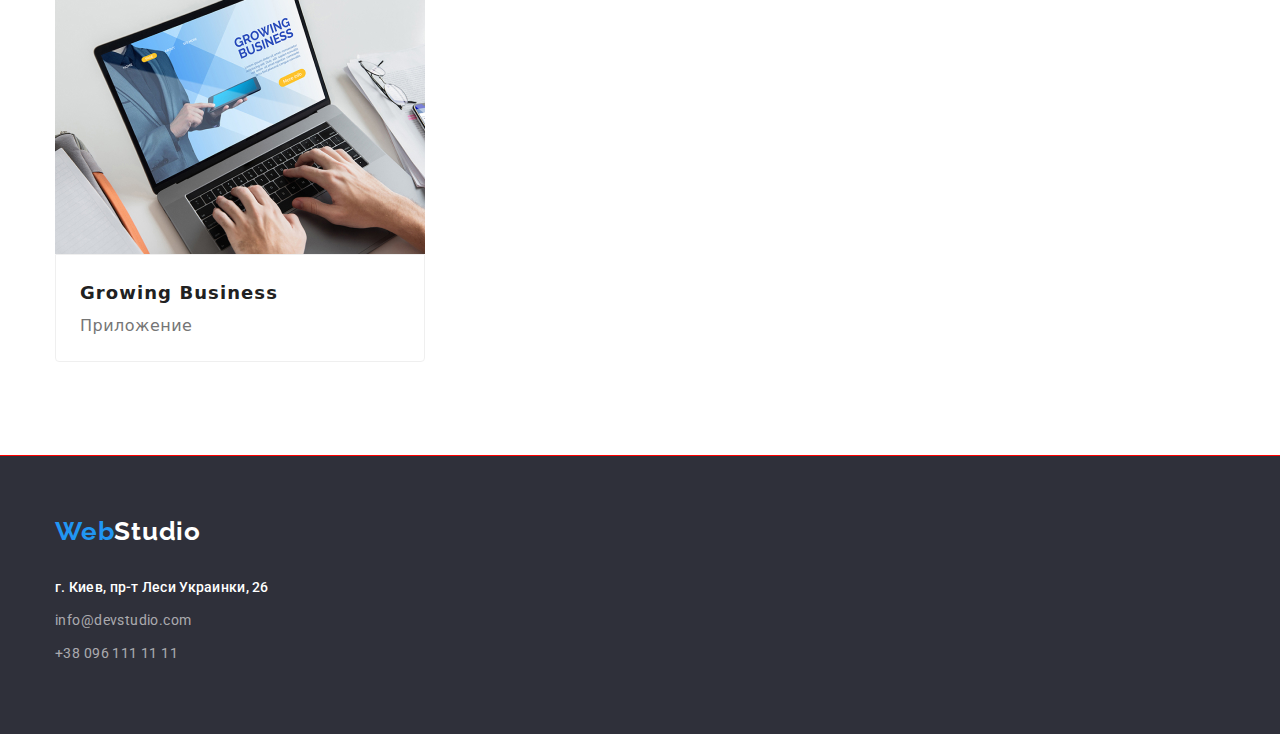
==== commit af17706f: "чя" ====
--- a/portfolio.html
+++ b/portfolio.html
@@ -10,7 +10,6 @@
 <link rel="preconnect" href="https://fonts.gstatic.com" crossorigin>
 <link href="https://fonts.googleapis.com/css2?family=Raleway:wght@700&family=Roboto:wght@400;500;700;900&display=swap" rel="stylesheet">
 <link rel="stylesheet" href="https://cdn.jsdelivr.net/npm/modern-normalize@1.1.0/modern-normalize.min.css">
-
 </head>
 <body>
     <header class="header">
@@ -45,72 +44,65 @@
                 <li class="button-control"><button type="button" class="btn-control">Дизайн</button></li>
                 <li class="button-control"><button type="button" class="btn-control">Маркетинг</button></li>
             </ul>
-            <h1></h1>
-            <ul class="meta">
+            <ul class="metas">
                 <li class="meta-photo">
-                    <div class="photo-list">
-                    <img src="./images/im9.jpg"  width="370" height="295" alt="фото Технокряк">
+                    <img src="./images/im9.jpg"  width="370" height="294" alt="фото Технокряк">
                     <div class="project-text">
                     <h2 class="meta-if">Технокряк</h2>
                     <p class="text">Веб-сайт</p>
                     </div>
                 </li>
                 <li class="meta-photo">
-                    <div class="photo-list">
-                    <img src="./images/im10.jpg" width="370" alt="фото Постер New Orlean vs Golden Star">
+                    <img src="./images/im10.jpg" width="370" height="294" alt="фото Постер New Orlean vs Golden Star">
                     <div class="project-text">
                     <h2 class="meta-if">Постер New Orlean vs Golden Star</h2>
                     <p class="text">Дизайн</p>
                     </div>
                 </li>
                 <li class="meta-photo">
-                    <div class="photo-list">
-                    <img src="./images/im11.jpg" width="370" height="295" alt="фото Ресторан Seafood">
+                    <img src="./images/im11.jpg" width="370" height="294" alt="фото Ресторан Seafood">
                     <div class="project-text">
                     <h2 class="meta-if">Ресторан Seafood</h2>
                     <p class="text">Приложения</p>
                     </div>
                 </li>
                 <li class="meta-photo">
-                    <div class="photo-list">
-                    <img src="./images/im12.jpg" width="370" height="295" alt="фото Проект Prime">
+                    <img src="./images/im12.jpg" width="370" height="294" alt="фото Проект Prime">
                     <div class="project-text">
                     <h2 class="meta-if">Проект Prime</h2>
                     <p class="text">"Маркетинг</p>
                     </div>
                 </li>
                 <li class="meta-photo">
-                    <div class="photo-list">
-                    <img src="./images/im13.jpg" width="370" height="295" alt="фото Проект Boxes">
+                    <img src="./images/im13.jpg" width="370" height="294" alt="фото Проект Boxes">
                     <div class="project-text">
                     <h2 class="meta-if">Проект Boxes</h2>
                     <p class="text">Приложения</p>
+                    </div>
                 </li>
                 <li class="meta-photo">
-                    <div class="photo-list">
-                    <img src="./images/im14.jpg" width="370" height="295" alt="фото сайта Inspiration has no Borders">
+                    <img src="./images/im14.jpg" width="370" height="294" alt="фото сайта Inspiration has no Borders">
                     <div class="project-text">
                     <h2 class="meta-if">Inspiration has no Borders</h2>
                     <p class="text">Веб-сайт</p>
+                    </div>
                 </li>
                 <li class="meta-photo">
-                    <div class="photo-list">
-                    <img src="./images/im15.jpg" width="370" height="295" alt="фото Издание Limited Edition">
+                    <img src="./images/im15.jpg" width="370" height="294" alt="фото Издание Limited Edition">
                     <div class="project-text">
                     <h2 class="meta-if">Издание Limited Edition</h2>
                     <p class="text">Дизайн</p>
+                    </div>
                 </li>
                 <li class="meta-photo">
-                    <div class="photo-list">
-                    <img src="./images/im16.jpg" width="370" height="295" alt="фото Проект LAB">
+                    <img src="./images/im16.jpg" width="370" height="294" alt="фото Проект LAB">
                     <div class="project-text">
                     <h2 class="meta-if">Проект LAB</h2>
                     <p class="text">Маркетинг</p>
                     </div>
                 </li>
                 <li class="meta-photo">
-                    <div class="photo-list">
-                    <img src="./images/im17.jpg" width="370" height="295" alt="фото картинки Growing Business">
+                    <img src="./images/im17.jpg" width="370" height="294" alt="фото картинки Growing Business">
                     <div class="project-text">
                     <h2 class="meta-if">Growing Business</h2>
                     <p class="text">Приложение</p>
@@ -120,28 +112,27 @@
         </div>
         </section>
     </main>
-    </div>
     <footer class="informations outline">
-        <section class="footer-informations">
-            <div class="container">
-                <div class="logo-footer2">
-                    <a class="logo-footer" href=""><span>Web</span>Studio</a>
-                </div>
-                <div class="logo-footer2">
-                    <address class="add">г. Киев, пр-т Леси Украинки, 26</address>
-                </div>
-                <ul class="contact">
-                    <div class="logo-footer3">
-                        <li><a href="mailto:info@devstudio.com" class="contact-link">info@devstudio.com</a></li>
-                    </div>
-                    <div class="logo-footer4">
-                        <li><a href="tel:+380961111111" class="contact-link">+38 096 111 11 11</a></li>
-                    </div>
-                </ul>
+        <div class="container">
+            <div class="logo-footer2">
+                <a class="logo-footer" href=""><span>Web</span>Studio</a>
             </div>
-            
-        </section>
-    </footer>
+            <div class="logo-footer2">
+                <address class="add">г. Киев, пр-т Леси Украинки, 26</address>
+            </div>
+            <ul class="contact">
+                    <li> 
+                        <div class="logo-footer3">
+                            <a href="mailto:info@devstudio.com" class="contact-link">info@devstudio.com</a>
+                        </div>
+                    </li>
+                    <li>
+                        <div class="logo-footer4">
+                        <a href="tel:+380961111111" class="contact-link">+38 096 111 11 11</a></div>
+                    </li>
+            </ul>
+        </div>
+</footer>
     </body>
     </html>
     --- a/css/styles.css
+++ b/css/styles.css
@@ -146,9 +146,8 @@
 font-weight: 400;
 line-height: 1.71;
 letter-spacing: 0.03em;
-text-align: left;
-
-  color: var(--second-color);
+color: var(--second-color);
+
 }
 .text {
   line-height: 1.9;
@@ -191,6 +190,8 @@
 }
 footer {
   background-color: #2f303a;
+  padding-top: 60px;
+  padding-bottom: 60px;
 }
 
 .button-cont {
@@ -266,10 +267,13 @@
   cursor: pointer;
 }
 .work-m {
-  font-weight: bold;
-  font-size: 36px;
-  line-height: 1.16;
-  letter-spacing: 0.03em;
+  margin-bottom: 50px;
+    font-weight: 700;
+    font-size: 36px;
+    line-height: 1.16;
+    text-align: center;
+    letter-spacing: 0.03em;
+    color: var(--title-color);
   color: var(--color-text);
 }
 .hero-style {
@@ -347,27 +351,26 @@
 .card-set {
   display: flex;
   justify-content: space-between;
-}
-
+  gap: 30px;
+}
 .name-main {
   display: flex;
   margin-bottom: 30px;
   text-align: center;
   justify-content: space-around;
 }
-.work-img {
+.
+-work {
+  padding: 0;
   display: flex;
   justify-content: space-between;
 }
-.main-work {
-  padding: 0;
-}
 
 .list-m {
   padding: 0;
 }
 
-.list {
+.list-m {
   display: flex;
   flex-basis: calc(100% / 4);
   flex-wrap: wrap;
@@ -388,26 +391,21 @@
 
 .contact {
   padding: 0;
-}
-
-.struducture {
-  max-width: 1200px;
-  padding: 5px;
-  margin-left: auto;
-  margin-right: auto;
-  margin-bottom: 18px;
-}
-
-.meta {
+  padding-bottom: 9px;
+
+}
+
+.metas{
   display: flex;
   flex-basis: calc(100% / 9);
   flex-wrap: wrap;
   padding: 0;
   list-style: none;
-  justify-content: space-between;
+  /* justify-content: space-between; */
   text-align: left;
-  align-items: flex-start;
   cursor: pointer;
+  gap: 30px;
+  
 }
 .list-teams{
   box-shadow: 0px 1px 3px rgba(0, 0, 0, 0.12), 0px 1px 1px rgba(0, 0, 0, 0.14),
@@ -420,10 +418,27 @@
 }
 .project-text{
   padding: 20px 24px;
-}
-.meta-photo{
+  border: 1px solid #EEEE;
+border-radius: 0px 0px 4px 4px;
+}
+/* .meta-photo{
   margin-bottom: 30px;
-  box-shadow: 0px 1px 1px rgba(0, 0, 0, 0.12), 0px 1px 1px rgba(0, 0, 0, 0.14),
-  0px 2px 1px rgba(0, 0, 0, 0.2);
-border-radius: 0px 0px 0px 0px;
-}
+  max-width: 370px;
+} */
+.header{
+  border-bottom: 1px solid #EEEE;
+}
+.logo-footer2, .logo-footer3{
+  padding-bottom: 9px;
+}
+.name-m{
+  padding-bottom: 30px;
+  padding-top: 30px;
+}
+.item-peculiarities{
+  width: 270px;
+  display: list-item;
+}
+.container-peculiarities section{
+  padding: 94px 0;
+}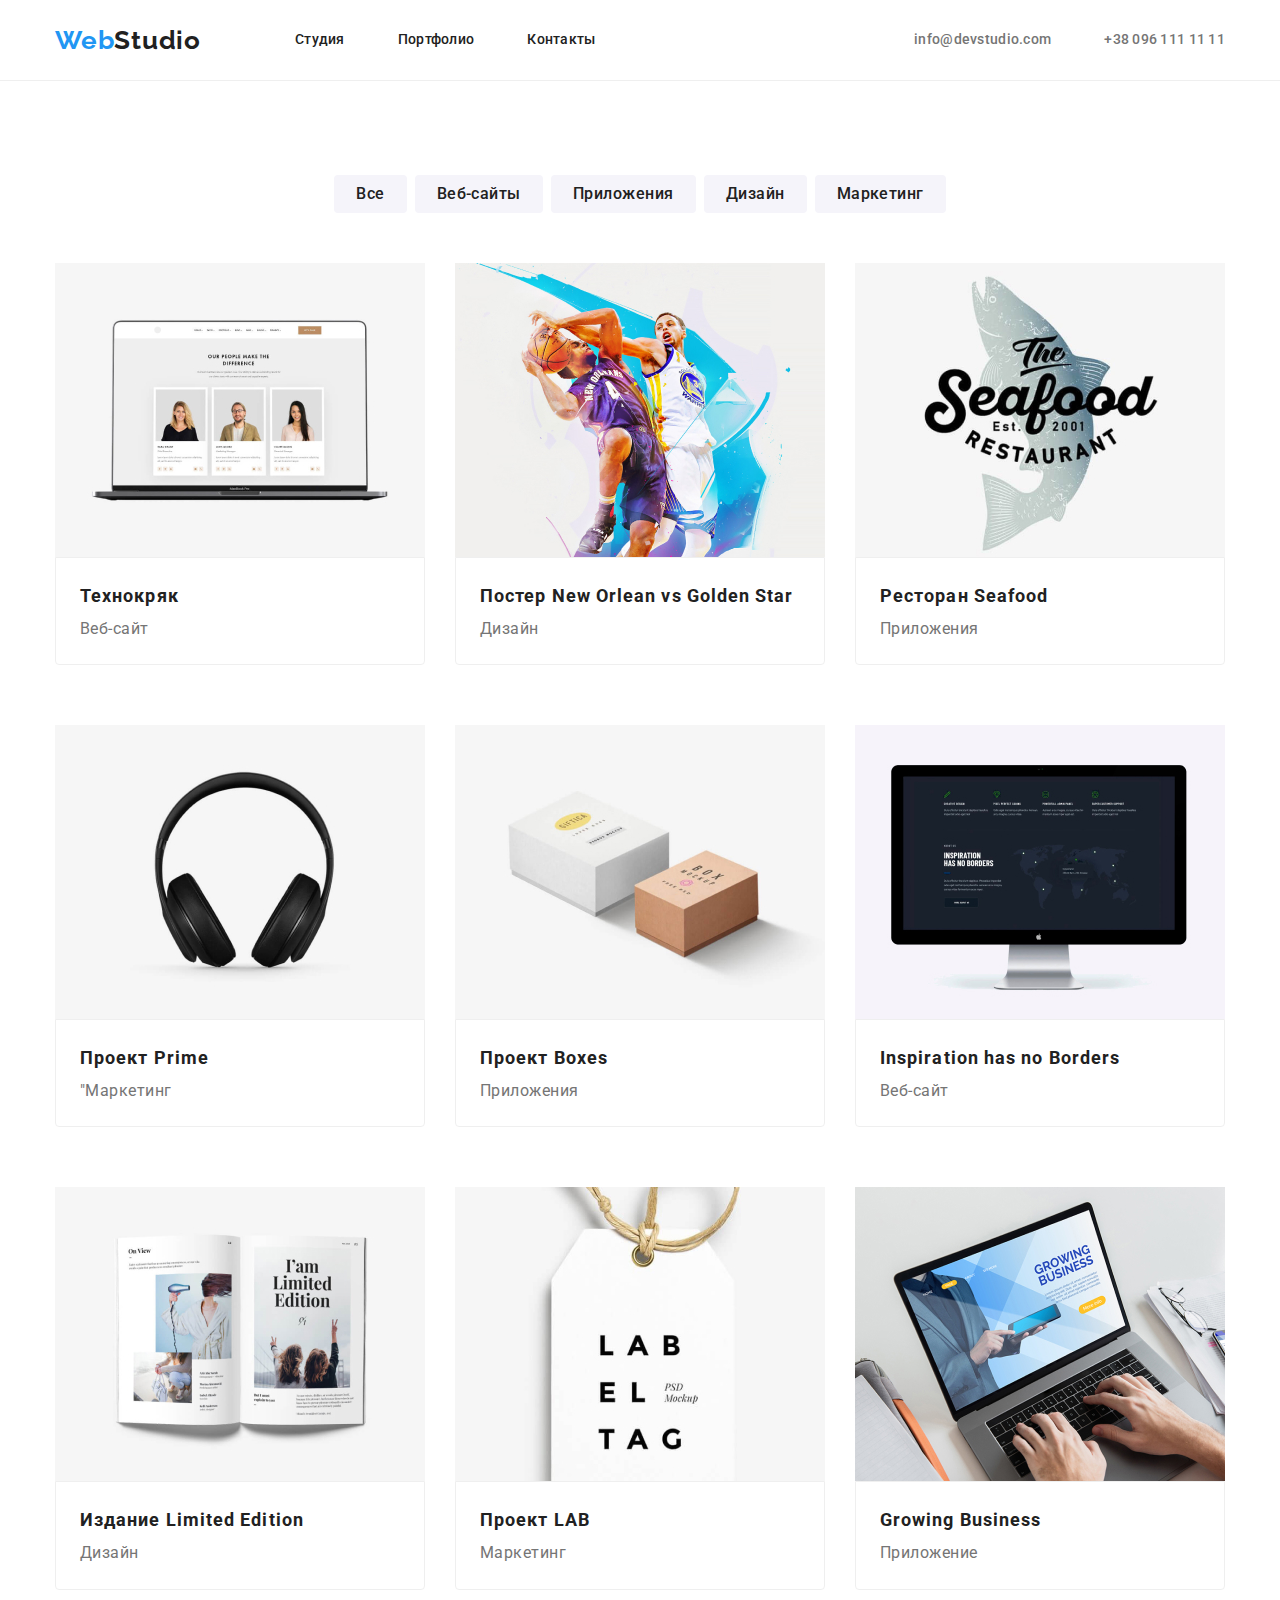
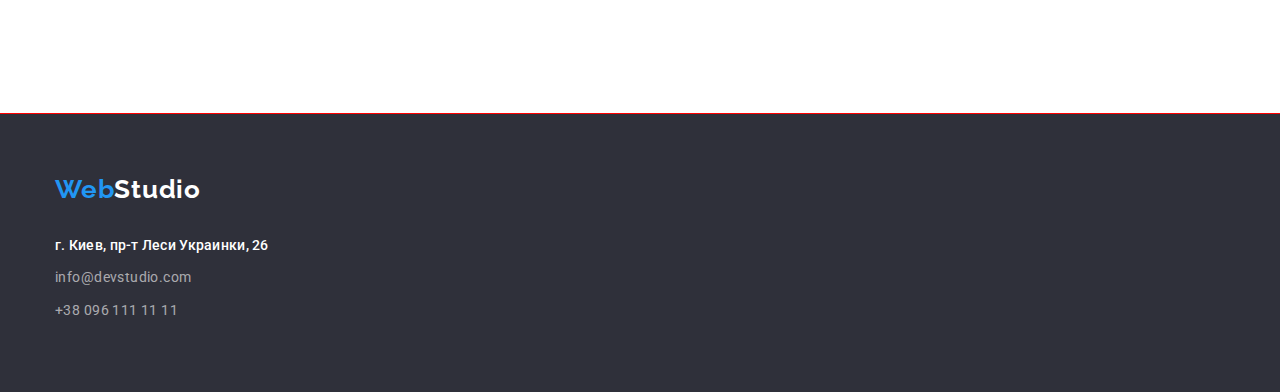
==== commit d041b4d2: "Update portfolio.html" ====
--- a/portfolio.html
+++ b/portfolio.html
@@ -5,11 +5,11 @@
     <meta http-equiv="X-UA-Compatible" content="IE=edge">
     <meta name="viewport" content="width=device-width, initial-scale=1.0">
     <title>Портфолио</title>
-    <link rel="stylesheet" href="./css/styles.css">
     <link rel="preconnect" href="https://fonts.googleapis.com">
 <link rel="preconnect" href="https://fonts.gstatic.com" crossorigin>
 <link href="https://fonts.googleapis.com/css2?family=Raleway:wght@700&family=Roboto:wght@400;500;700;900&display=swap" rel="stylesheet">
 <link rel="stylesheet" href="https://cdn.jsdelivr.net/npm/modern-normalize@1.1.0/modern-normalize.min.css">
+<link rel="stylesheet" href="./css/styles.css">
 </head>
 <body>
     <header class="header">
--- a/css/styles.css
+++ b/css/styles.css
@@ -401,7 +401,7 @@
   flex-wrap: wrap;
   padding: 0;
   list-style: none;
-  /* justify-content: space-between; */
+  justify-content: space-between;
   text-align: left;
   cursor: pointer;
   gap: 30px;
@@ -421,10 +421,10 @@
   border: 1px solid #EEEE;
 border-radius: 0px 0px 4px 4px;
 }
-/* .meta-photo{
+.meta-photo{
   margin-bottom: 30px;
   max-width: 370px;
-} */
+}
 .header{
   border-bottom: 1px solid #EEEE;
 }
